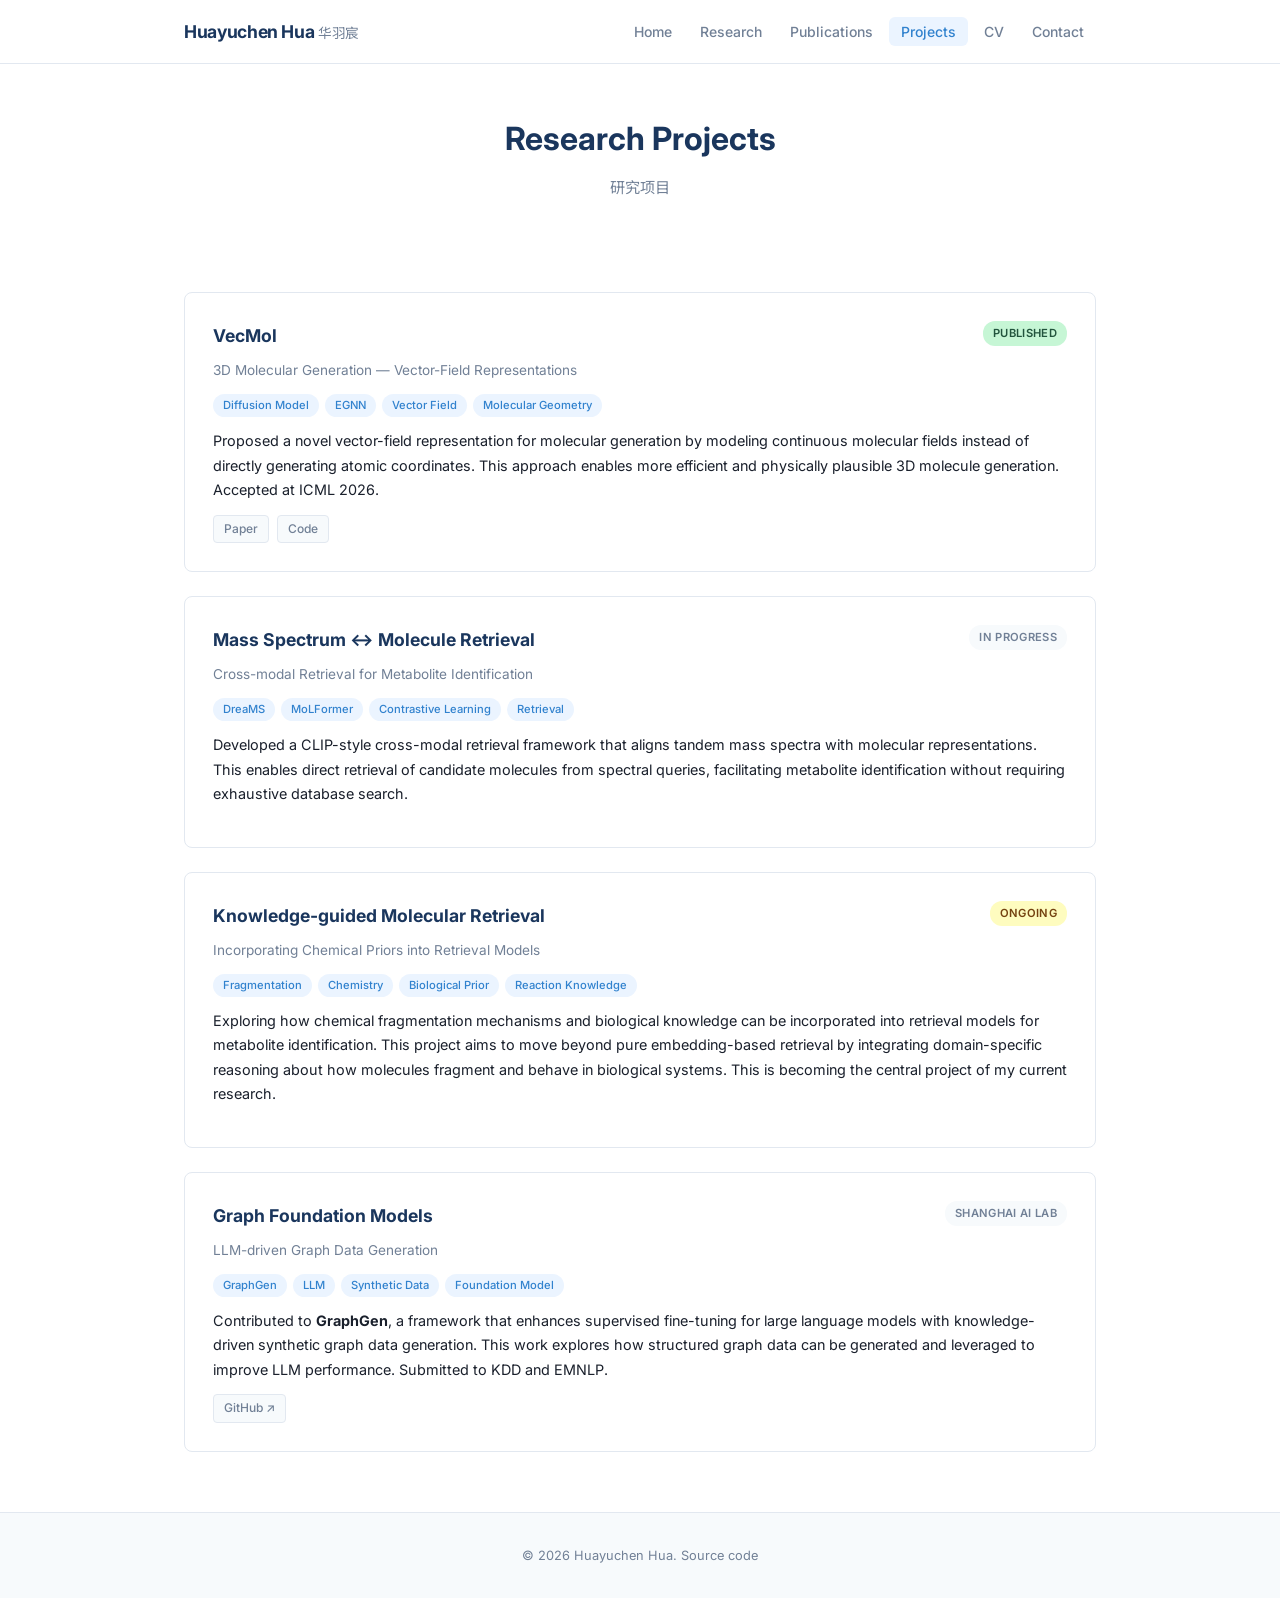
==== projects.html @ dec2f789 "Initial commit: personal academic homepage Pages: Home, Research, Publications, Projects, CV, Contac" ====
<!DOCTYPE html>
<html lang="en">
<head>
  <meta charset="UTF-8">
  <meta name="viewport" content="width=device-width, initial-scale=1.0">
  <meta name="description" content="Research Projects — Huayuchen Hua">
  <title>Projects | Huayuchen Hua</title>
  <link rel="preconnect" href="https://fonts.googleapis.com">
  <link rel="preconnect" href="https://fonts.gstatic.com" crossorigin>
  <link href="https://fonts.googleapis.com/css2?family=Inter:wght@300;400;500;600;700&family=Noto+Sans+SC:wght@400;500;600;700&display=swap" rel="stylesheet">
  <link rel="stylesheet" href="css/style.css">
  <link rel="icon" href="data:image/svg+xml,<svg xmlns='http://www.w3.org/2000/svg' viewBox='0 0 100 100'><text y='.9em' font-size='90'>🧬</text></svg>">
</head>
<body>

  <nav class="nav" role="navigation" aria-label="Main navigation">
    <div class="nav-inner">
      <a href="index.html" class="nav-logo">
        Huayuchen Hua <span class="cn-name">华羽宸</span>
      </a>
      <button class="nav-toggle" id="navToggle" aria-label="Toggle menu">
        <svg viewBox="0 0 24 24" fill="none" stroke="currentColor" stroke-width="2">
          <path d="M3 12h18M3 6h18M3 18h18"/>
        </svg>
      </button>
      <ul class="nav-links" id="navLinks">
        <li><a href="index.html">Home</a></li>
        <li><a href="research.html">Research</a></li>
        <li><a href="publications.html">Publications</a></li>
        <li><a href="projects.html" class="active">Projects</a></li>
        <li><a href="cv.html">CV</a></li>
        <li><a href="contact.html">Contact</a></li>
      </ul>
    </div>
  </nav>

  <main class="main">
    <div class="page-header">
      <div class="container">
        <h1>Research Projects</h1>
        <p lang="zh">研究项目</p>
      </div>
    </div>

    <section class="section">
      <div class="container">

        <!-- VecMol -->
        <div class="project-card">
          <div class="project-header">
            <h2 class="project-title">VecMol</h2>
            <span class="project-status published">Published</span>
          </div>
          <p class="project-subtitle">3D Molecular Generation — Vector-Field Representations</p>
          <div class="project-tags">
            <span class="project-tag">Diffusion Model</span>
            <span class="project-tag">EGNN</span>
            <span class="project-tag">Vector Field</span>
            <span class="project-tag">Molecular Geometry</span>
          </div>
          <p class="project-summary">
            Proposed a novel vector-field representation for molecular generation by modeling continuous
            molecular fields instead of directly generating atomic coordinates. This approach enables
            more efficient and physically plausible 3D molecule generation. Accepted at ICML 2026.
          </p>
          <div class="pub-links">
            <a href="#" class="pub-link">Paper</a>
            <a href="#" class="pub-link">Code</a>
          </div>
        </div>

        <!-- Mass Spectrum ↔ Molecule Retrieval -->
        <div class="project-card">
          <div class="project-header">
            <h2 class="project-title">Mass Spectrum &harr; Molecule Retrieval</h2>
            <span class="project-status other">In Progress</span>
          </div>
          <p class="project-subtitle">Cross-modal Retrieval for Metabolite Identification</p>
          <div class="project-tags">
            <span class="project-tag">DreaMS</span>
            <span class="project-tag">MoLFormer</span>
            <span class="project-tag">Contrastive Learning</span>
            <span class="project-tag">Retrieval</span>
          </div>
          <p class="project-summary">
            Developed a CLIP-style cross-modal retrieval framework that aligns tandem mass spectra
            with molecular representations. This enables direct retrieval of candidate molecules from
            spectral queries, facilitating metabolite identification without requiring exhaustive
            database search.
          </p>
        </div>

        <!-- Knowledge-guided Molecular Retrieval -->
        <div class="project-card">
          <div class="project-header">
            <h2 class="project-title">Knowledge-guided Molecular Retrieval</h2>
            <span class="project-status ongoing">Ongoing</span>
          </div>
          <p class="project-subtitle">Incorporating Chemical Priors into Retrieval Models</p>
          <div class="project-tags">
            <span class="project-tag">Fragmentation</span>
            <span class="project-tag">Chemistry</span>
            <span class="project-tag">Biological Prior</span>
            <span class="project-tag">Reaction Knowledge</span>
          </div>
          <p class="project-summary">
            Exploring how chemical fragmentation mechanisms and biological knowledge can be incorporated
            into retrieval models for metabolite identification. This project aims to move beyond pure
            embedding-based retrieval by integrating domain-specific reasoning about how molecules
            fragment and behave in biological systems. This is becoming the central project of my
            current research.
          </p>
        </div>

        <!-- Graph Foundation Models -->
        <div class="project-card">
          <div class="project-header">
            <h2 class="project-title">Graph Foundation Models</h2>
            <span class="project-status other">Shanghai AI Lab</span>
          </div>
          <p class="project-subtitle">LLM-driven Graph Data Generation</p>
          <div class="project-tags">
            <span class="project-tag">GraphGen</span>
            <span class="project-tag">LLM</span>
            <span class="project-tag">Synthetic Data</span>
            <span class="project-tag">Foundation Model</span>
          </div>
          <p class="project-summary">
            Contributed to <strong>GraphGen</strong>, a framework that enhances supervised fine-tuning
            for large language models with knowledge-driven synthetic graph data generation. This work
            explores how structured graph data can be generated and leveraged to improve LLM performance.
            Submitted to KDD and EMNLP.
          </p>
          <div class="pub-links">
            <a href="https://github.com/CHERRY-ui8/GraphGen" class="pub-link">GitHub &nearr;</a>
          </div>
        </div>

      </div>
    </section>
  </main>

  <footer class="footer">
    <div class="container">
      <p class="footer-text">
        &copy; 2026 Huayuchen Hua.
        <a href="https://github.com/CHERRY-ui8/academic">Source code</a>
      </p>
    </div>
  </footer>

  <script src="js/main.js"></script>
</body>
</html>
---- css/style.css ----
/* ===================================================
   Academic Homepage - Huayuchen (Hua Yuchen)
   Style Sheet
   =================================================== */

/* ----- Variables ----- */
:root {
  --primary: #1a365d;
  --primary-light: #2a4a7f;
  --accent: #3182ce;
  --accent-hover: #2c5282;
  --accent-light: #ebf4ff;
  --text: #1a202c;
  --text-muted: #718096;
  --text-light: #a0aec0;
  --bg: #ffffff;
  --bg-alt: #f7fafc;
  --bg-card: #ffffff;
  --border: #e2e8f0;
  --shadow: 0 1px 3px rgba(0,0,0,0.08), 0 1px 2px rgba(0,0,0,0.06);
  --shadow-md: 0 4px 6px rgba(0,0,0,0.07), 0 2px 4px rgba(0,0,0,0.06);
  --radius: 8px;
  --max-width: 960px;
  --nav-height: 64px;
  --font-sans: 'Inter', -apple-system, BlinkMacSystemFont, 'Segoe UI', 'Noto Sans SC', sans-serif;
  --font-mono: 'JetBrains Mono', 'SF Mono', 'Fira Code', monospace;
}

/* ----- Reset & Base ----- */
*, *::before, *::after { box-sizing: border-box; margin: 0; padding: 0; }

html {
  scroll-behavior: smooth;
  font-size: 16px;
}

body {
  font-family: var(--font-sans);
  color: var(--text);
  background: var(--bg);
  line-height: 1.7;
  -webkit-font-smoothing: antialiased;
}

a {
  color: var(--accent);
  text-decoration: none;
  transition: color 0.2s;
}
a:hover { color: var(--accent-hover); }

img { max-width: 100%; height: auto; }

::selection {
  background: var(--accent);
  color: white;
}

/* Chinese text support */
[lang="zh"] {
  font-family: 'Noto Sans SC', var(--font-sans);
}

/* ----- Navigation ----- */
.nav {
  position: fixed;
  top: 0;
  left: 0;
  right: 0;
  height: var(--nav-height);
  background: rgba(255,255,255,0.92);
  backdrop-filter: blur(10px);
  -webkit-backdrop-filter: blur(10px);
  border-bottom: 1px solid var(--border);
  z-index: 1000;
  display: flex;
  align-items: center;
}

.nav-inner {
  max-width: var(--max-width);
  margin: 0 auto;
  padding: 0 24px;
  width: 100%;
  display: flex;
  align-items: center;
  justify-content: space-between;
}

.nav-logo {
  font-weight: 700;
  font-size: 1.1rem;
  color: var(--primary);
  letter-spacing: -0.02em;
  white-space: nowrap;
}
.nav-logo:hover { color: var(--accent); }
.nav-logo .cn-name { font-weight: 400; color: var(--text-muted); font-size: 0.85rem; }

.nav-links {
  display: flex;
  list-style: none;
  gap: 4px;
  align-items: center;
}

.nav-links a {
  padding: 6px 12px;
  font-size: 0.875rem;
  font-weight: 500;
  color: var(--text-muted);
  border-radius: 6px;
  transition: all 0.2s;
}
.nav-links a:hover,
.nav-links a.active {
  color: var(--accent);
  background: var(--accent-light);
}

/* Mobile menu */
.nav-toggle {
  display: none;
  background: none;
  border: none;
  cursor: pointer;
  padding: 8px;
  color: var(--text);
}
.nav-toggle svg { width: 24px; height: 24px; }

/* ----- Main Layout ----- */
.main {
  padding-top: var(--nav-height);
  min-height: 100vh;
}

.container {
  max-width: var(--max-width);
  margin: 0 auto;
  padding: 0 24px;
}

.section {
  padding: 60px 0;
  border-bottom: 1px solid var(--border);
}
.section:last-of-type { border-bottom: none; }

.section-alt {
  background: var(--bg-alt);
}

.section-title {
  font-size: 1.5rem;
  font-weight: 700;
  color: var(--primary);
  margin-bottom: 8px;
  letter-spacing: -0.02em;
}

.section-title-zh {
  font-size: 0.8rem;
  color: var(--text-muted);
  margin-bottom: 24px;
  font-weight: 400;
}

/* ----- Hero ----- */
.hero {
  padding: 80px 0 60px;
  text-align: center;
}

.hero-name {
  font-size: 2.4rem;
  font-weight: 700;
  color: var(--primary);
  letter-spacing: -0.03em;
  margin-bottom: 4px;
}
.hero-name .cn { font-weight: 400; font-size: 1.6rem; color: var(--text-muted); }

.hero-title {
  font-size: 1.1rem;
  color: var(--text-muted);
  font-weight: 400;
  margin-bottom: 4px;
}

.hero-affiliation {
  font-size: 0.95rem;
  color: var(--text-muted);
  margin-bottom: 32px;
}

.hero-tags {
  display: flex;
  flex-wrap: wrap;
  justify-content: center;
  gap: 10px;
  margin-bottom: 32px;
}

.tag {
  display: inline-block;
  padding: 4px 14px;
  font-size: 0.8rem;
  font-weight: 500;
  color: var(--accent);
  background: var(--accent-light);
  border-radius: 20px;
  transition: all 0.2s;
  white-space: nowrap;
}
.tag:hover {
  background: var(--accent);
  color: white;
  transform: translateY(-1px);
}

.hero-links {
  display: flex;
  justify-content: center;
  gap: 16px;
  flex-wrap: wrap;
}

.btn {
  display: inline-flex;
  align-items: center;
  gap: 6px;
  padding: 8px 20px;
  font-size: 0.875rem;
  font-weight: 500;
  border-radius: 6px;
  border: 1px solid var(--border);
  background: var(--bg);
  color: var(--text);
  transition: all 0.2s;
  cursor: pointer;
}
.btn:hover {
  border-color: var(--accent);
  color: var(--accent);
  transform: translateY(-1px);
  box-shadow: var(--shadow);
}

.btn-primary {
  background: var(--accent);
  color: white;
  border-color: var(--accent);
}
.btn-primary:hover {
  background: var(--accent-hover);
  border-color: var(--accent-hover);
  color: white;
}

/* ----- About ----- */
.about-content {
  max-width: 720px;
  margin: 0 auto;
}

.about-content p {
  margin-bottom: 16px;
  font-size: 0.95rem;
  color: var(--text);
  line-height: 1.8;
}
.about-content p:last-child { margin-bottom: 0; }

.about-zh {
  margin-top: 20px;
  padding: 16px 20px;
  background: var(--bg-alt);
  border-radius: var(--radius);
  border-left: 3px solid var(--accent);
  font-size: 0.9rem;
  color: var(--text);
  line-height: 1.8;
}
.about-zh-label {
  font-size: 0.75rem;
  font-weight: 600;
  color: var(--text-muted);
  text-transform: uppercase;
  letter-spacing: 0.05em;
  margin-bottom: 8px;
}

/* ----- News ----- */
.news-list {
  list-style: none;
}

.news-item {
  display: flex;
  gap: 16px;
  padding: 12px 0;
  border-bottom: 1px solid var(--border);
  align-items: flex-start;
}
.news-item:last-child { border-bottom: none; }

.news-date {
  flex-shrink: 0;
  font-size: 0.8rem;
  font-weight: 600;
  color: var(--accent);
  min-width: 80px;
  padding-top: 2px;
}

.news-text {
  font-size: 0.9rem;
  color: var(--text);
}

/* ----- Research Interests ----- */
.interests-grid {
  display: grid;
  grid-template-columns: repeat(auto-fill, minmax(260px, 1fr));
  gap: 20px;
}

.interest-card {
  padding: 20px 24px;
  background: var(--bg-alt);
  border-radius: var(--radius);
  transition: all 0.2s;
  border: 1px solid transparent;
}
.interest-card:hover {
  border-color: var(--border);
  box-shadow: var(--shadow);
  transform: translateY(-2px);
}

.interest-card h3 {
  font-size: 1rem;
  font-weight: 600;
  color: var(--primary);
  margin-bottom: 6px;
}

.interest-card p {
  font-size: 0.85rem;
  color: var(--text-muted);
  line-height: 1.6;
}

/* ----- Publications ----- */
.pub-list { list-style: none; }

.pub-item {
  padding: 24px 0;
  border-bottom: 1px solid var(--border);
}
.pub-item:last-child { border-bottom: none; }

.pub-title {
  font-size: 1.05rem;
  font-weight: 600;
  color: var(--primary);
  margin-bottom: 6px;
  line-height: 1.4;
}

.pub-authors {
  font-size: 0.85rem;
  color: var(--text-muted);
  margin-bottom: 4px;
}
.pub-authors strong { color: var(--text); font-weight: 600; }

.pub-venue {
  font-size: 0.85rem;
  color: var(--accent);
  font-weight: 500;
  margin-bottom: 8px;
}

.pub-links {
  display: flex;
  gap: 8px;
  flex-wrap: wrap;
}

.pub-link {
  display: inline-flex;
  align-items: center;
  gap: 4px;
  padding: 3px 10px;
  font-size: 0.75rem;
  font-weight: 500;
  background: var(--bg-alt);
  border: 1px solid var(--border);
  border-radius: 4px;
  color: var(--text-muted);
  transition: all 0.2s;
}
.pub-link:hover {
  border-color: var(--accent);
  color: var(--accent);
  background: var(--accent-light);
}

/* ----- Projects ----- */
.project-card {
  padding: 28px;
  background: var(--bg-card);
  border: 1px solid var(--border);
  border-radius: var(--radius);
  margin-bottom: 24px;
  transition: all 0.2s;
}
.project-card:last-child { margin-bottom: 0; }
.project-card:hover {
  box-shadow: var(--shadow-md);
  border-color: var(--accent);
}

.project-header {
  display: flex;
  justify-content: space-between;
  align-items: flex-start;
  gap: 16px;
  margin-bottom: 8px;
  flex-wrap: wrap;
}

.project-title {
  font-size: 1.1rem;
  font-weight: 700;
  color: var(--primary);
}

.project-status {
  font-size: 0.7rem;
  font-weight: 600;
  padding: 3px 10px;
  border-radius: 12px;
  text-transform: uppercase;
  letter-spacing: 0.03em;
}
.project-status.published { background: #c6f6d5; color: #22543d; }
.project-status.ongoing { background: #fefcbf; color: #744210; }
.project-status.other { background: var(--bg-alt); color: var(--text-muted); }

.project-subtitle {
  font-size: 0.85rem;
  color: var(--text-muted);
  margin-bottom: 12px;
}

.project-summary {
  font-size: 0.9rem;
  color: var(--text);
  margin-bottom: 12px;
  line-height: 1.7;
}

.project-tags {
  display: flex;
  flex-wrap: wrap;
  gap: 6px;
  margin-bottom: 12px;
}

.project-tag {
  font-size: 0.7rem;
  font-weight: 500;
  padding: 2px 10px;
  background: var(--accent-light);
  color: var(--accent);
  border-radius: 12px;
}

/* ----- Sections for CV page (Experience, Education, etc.) ----- */
.timeline-item {
  position: relative;
  padding: 0 0 28px 24px;
  border-left: 2px solid var(--border);
  margin-left: 4px;
}
.timeline-item:last-child { padding-bottom: 0; }

.timeline-item::before {
  content: '';
  position: absolute;
  left: -6px;
  top: 6px;
  width: 10px;
  height: 10px;
  border-radius: 50%;
  background: var(--accent);
  border: 2px solid var(--bg);
}

.timeline-header {
  display: flex;
  justify-content: space-between;
  align-items: flex-start;
  gap: 12px;
  flex-wrap: wrap;
  margin-bottom: 4px;
}

.timeline-title {
  font-size: 1rem;
  font-weight: 600;
  color: var(--primary);
}

.timeline-org {
  font-size: 0.85rem;
  color: var(--accent);
  font-weight: 500;
  margin-bottom: 2px;
}

.timeline-date {
  font-size: 0.8rem;
  color: var(--text-muted);
  font-weight: 500;
  white-space: nowrap;
}

.timeline-desc {
  font-size: 0.85rem;
  color: var(--text-muted);
  line-height: 1.6;
  margin-top: 4px;
}
.timeline-desc ul {
  list-style: none;
  padding: 0;
  margin: 6px 0 0;
}
.timeline-desc li {
  position: relative;
  padding-left: 16px;
  margin-bottom: 3px;
}
.timeline-desc li::before {
  content: '·';
  position: absolute;
  left: 4px;
  font-weight: 700;
  color: var(--accent);
}

/* ----- Skills ----- */
.skills-grid {
  display: grid;
  grid-template-columns: repeat(auto-fill, minmax(200px, 1fr));
  gap: 10px;
}

.skill-item {
  padding: 8px 14px;
  background: var(--bg-alt);
  border: 1px solid var(--border);
  border-radius: 6px;
  font-size: 0.85rem;
  font-weight: 500;
  color: var(--text);
  display: flex;
  align-items: center;
  gap: 8px;
  transition: all 0.2s;
}
.skill-item:hover {
  border-color: var(--accent);
  background: var(--accent-light);
}

/* ----- Contact Page ----- */
.contact-grid {
  display: grid;
  grid-template-columns: repeat(auto-fill, minmax(280px, 1fr));
  gap: 16px;
  max-width: 650px;
  margin: 0 auto;
}

.contact-card {
  display: flex;
  align-items: center;
  gap: 16px;
  padding: 20px;
  background: var(--bg-alt);
  border: 1px solid var(--border);
  border-radius: var(--radius);
  transition: all 0.2s;
}
.contact-card:hover {
  border-color: var(--accent);
  box-shadow: var(--shadow);
  transform: translateY(-2px);
}

.contact-icon {
  width: 40px;
  height: 40px;
  display: flex;
  align-items: center;
  justify-content: center;
  background: var(--accent-light);
  border-radius: 10px;
  color: var(--accent);
  flex-shrink: 0;
}

.contact-label {
  font-size: 0.75rem;
  font-weight: 600;
  color: var(--text-muted);
  text-transform: uppercase;
  letter-spacing: 0.05em;
  margin-bottom: 2px;
}

.contact-value {
  font-size: 0.9rem;
  font-weight: 500;
  color: var(--text);
  word-break: break-all;
}

/* ----- Philosophy Section ----- */
.philosophy-block {
  padding: 28px;
  background: var(--bg-alt);
  border-radius: var(--radius);
  border-left: 4px solid var(--accent);
  margin: 16px 0;
}

.philosophy-block p {
  font-size: 0.95rem;
  line-height: 1.8;
  font-style: italic;
  color: var(--text);
}

/* ----- Ongoing Work ----- */
.ongoing-grid {
  display: grid;
  grid-template-columns: repeat(auto-fill, minmax(280px, 1fr));
  gap: 16px;
}

.ongoing-item {
  padding: 20px;
  background: var(--bg-alt);
  border: 1px dashed var(--border);
  border-radius: var(--radius);
  transition: all 0.2s;
}
.ongoing-item:hover {
  border-style: solid;
  border-color: var(--accent);
  background: var(--accent-light);
}

.ongoing-item h3 {
  font-size: 0.95rem;
  font-weight: 600;
  color: var(--primary);
  margin-bottom: 6px;
}

.ongoing-item p {
  font-size: 0.82rem;
  color: var(--text-muted);
  line-height: 1.6;
}

/* ----- Footer ----- */
.footer {
  padding: 32px 0;
  text-align: center;
  border-top: 1px solid var(--border);
  background: var(--bg-alt);
}

.footer-text {
  font-size: 0.8rem;
  color: var(--text-muted);
}

.footer-text a { color: var(--text-muted); }
.footer-text a:hover { color: var(--accent); }

/* ----- Page Header ----- */
.page-header {
  padding: 48px 0 32px;
  text-align: center;
}

.page-header h1 {
  font-size: 2rem;
  font-weight: 700;
  color: var(--primary);
  margin-bottom: 8px;
}

.page-header p {
  font-size: 0.95rem;
  color: var(--text-muted);
  max-width: 600px;
  margin: 0 auto;
}

/* ----- Responsive ----- */
@media (max-width: 768px) {
  .nav-links { display: none; }

  .nav-toggle { display: block; }

  .nav-links.open {
    display: flex;
    flex-direction: column;
    position: absolute;
    top: var(--nav-height);
    left: 0;
    right: 0;
    background: rgba(255,255,255,0.98);
    backdrop-filter: blur(10px);
    border-bottom: 1px solid var(--border);
    padding: 12px 24px;
    gap: 2px;
  }

  .nav-links.open a {
    display: block;
    padding: 10px 12px;
    font-size: 0.95rem;
  }

  .hero { padding: 60px 0 40px; }
  .hero-name { font-size: 1.8rem; }
  .hero-name .cn { font-size: 1.3rem; }

  .section { padding: 40px 0; }

  .interests-grid { grid-template-columns: 1fr; }
  .skills-grid { grid-template-columns: repeat(auto-fill, minmax(150px, 1fr)); }
  .contact-grid { grid-template-columns: 1fr; }

  .timeline-header { flex-direction: column; gap: 4px; }
  .timeline-date { white-space: normal; }
}

@media (max-width: 480px) {
  .hero { padding: 40px 0 32px; }
  .hero-name { font-size: 1.5rem; }
  .hero-name .cn { font-size: 1.1rem; }
  .section-title { font-size: 1.3rem; }
  .project-card { padding: 20px; }
}
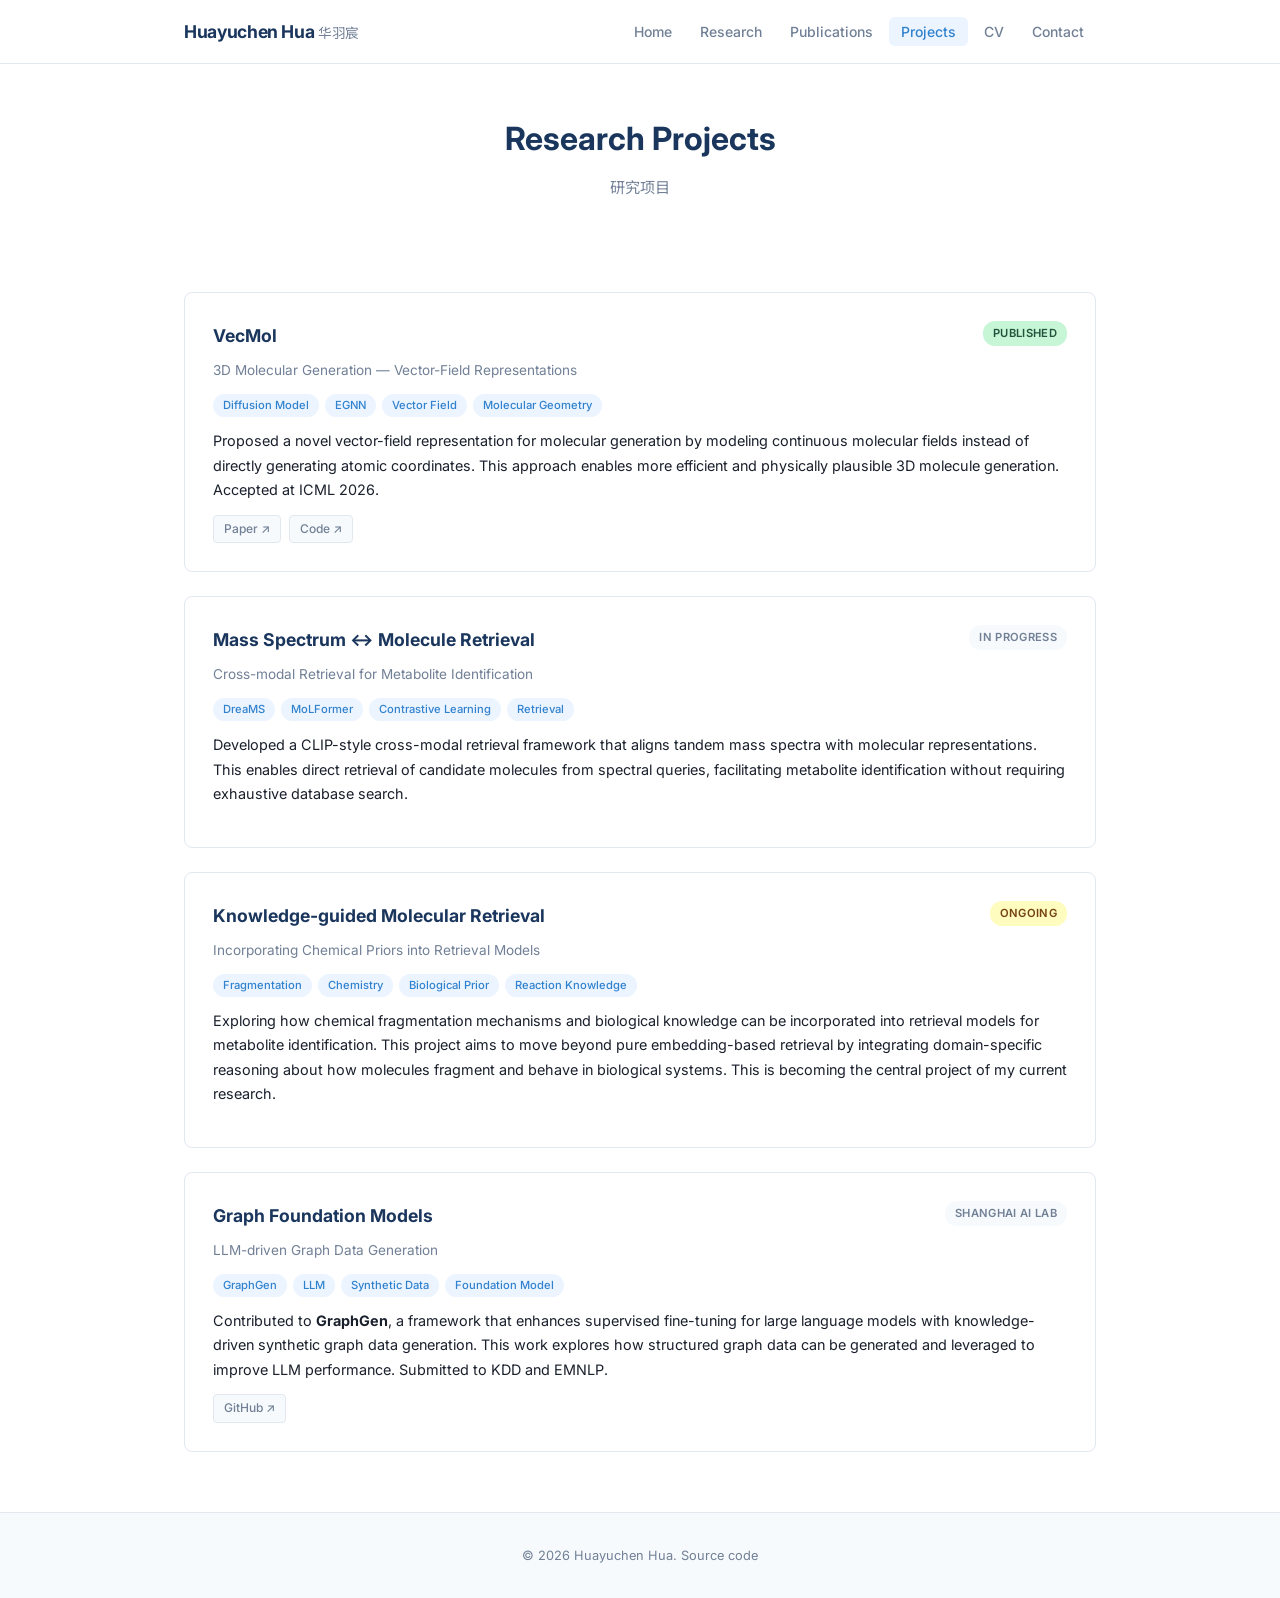
==== commit 10cbbe2b: "Fix all placeholder links - VecMol: Paper → openreview, Code → MuLabPKU/vecmol, BibTeX → bib file + " ====
--- a/projects.html
+++ b/projects.html
@@ -64,8 +64,8 @@
             more efficient and physically plausible 3D molecule generation. Accepted at ICML 2026.
           </p>
           <div class="pub-links">
-            <a href="#" class="pub-link">Paper</a>
-            <a href="#" class="pub-link">Code</a>
+            <a href="https://openreview.net/forum?id=4K87H0eSqu" class="pub-link" target="_blank" rel="noopener">Paper &nearr;</a>
+            <a href="https://github.com/MuLabPKU/vecmol" class="pub-link" target="_blank" rel="noopener">Code &nearr;</a>
           </div>
         </div>
 
